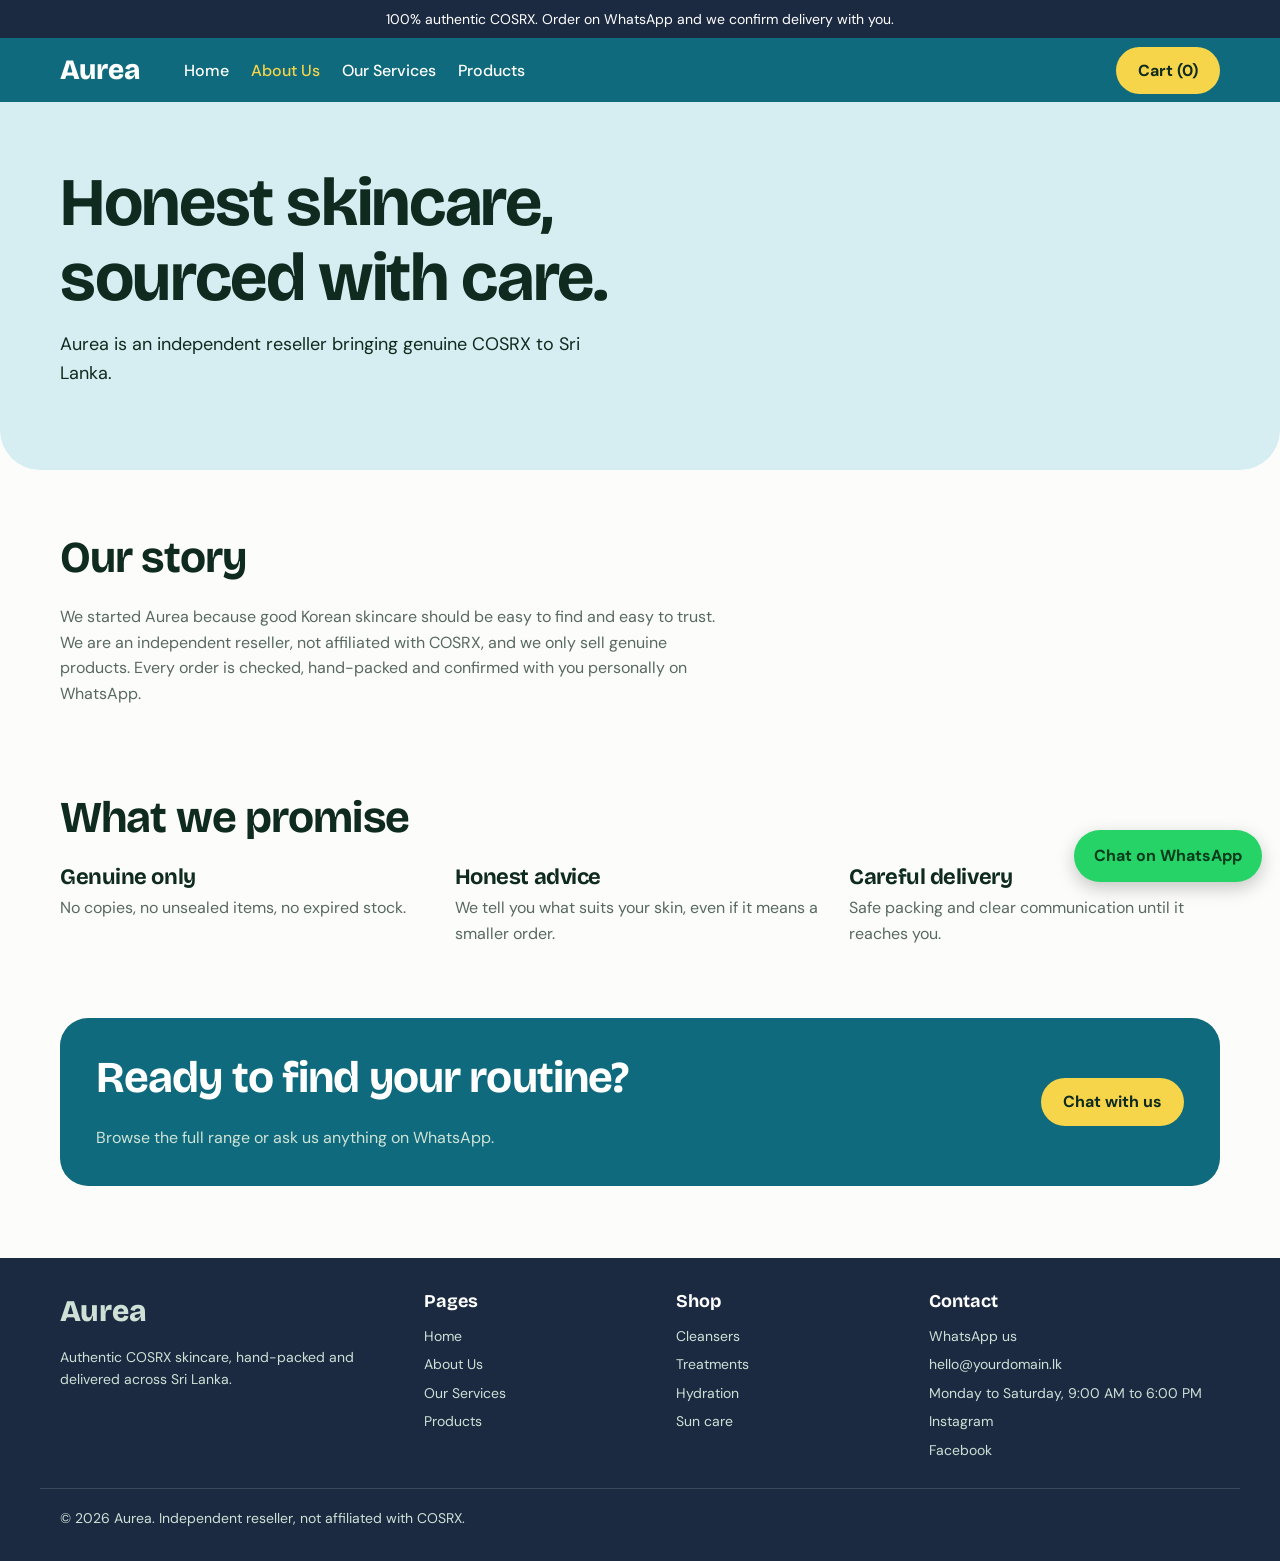
==== about.html @ 050f9576 "Add files via upload" ====
<!DOCTYPE html><html lang="en"><head><meta charset="utf-8"><meta name="viewport" content="width=device-width, initial-scale=1, viewport-fit=cover"><link rel="stylesheet" href="https://fonts.googleapis.com/css2?family=Bricolage+Grotesque:wght@500;700;800&family=DM+Sans:wght@400;500;700&display=swap"><link rel="stylesheet" href="style.css"><script>document.documentElement.className="js"</script><title>About Us | Aurea</title><meta name="description" content="Aurea is an independent reseller of genuine COSRX skincare in Sri Lanka."><meta property="og:title" content="About Us | Aurea"></head><body data-t="about"><div class="bar">100% authentic COSRX. Order on WhatsApp and we confirm delivery with you.</div>
<header><div class="w"><a class="logo" href="index.html">Aurea</a><nav class="nv"><a href="index.html">Home</a><a href="about.html" class="on">About Us</a><a href="services.html">Our Services</a><a href="products.html">Products</a></nav><span style="flex:1"></span><a class="btn pop" href="products.html#cart">Cart (<span data-cc>0</span>)</a></div></header>
<div class="hero"><div class="w"><h1>Honest skincare, sourced with care.</h1><p>Aurea is an independent reseller bringing genuine COSRX to Sri Lanka.</p></div></div><div class="w"><section class="more rv"><h2>Our story</h2><p style="max-width:680px;color:var(--mute)">We started Aurea because good Korean skincare should be easy to find and easy to trust. We are an independent reseller, not affiliated with COSRX, and we only sell genuine products. Every order is checked, hand-packed and confirmed with you personally on WhatsApp.</p></section><section class="more rv"><h2>What we promise</h2><div class="why"><div><h3>Genuine only</h3><p>No copies, no unsealed items, no expired stock.</p></div><div><h3>Honest advice</h3><p>We tell you what suits your skin, even if it means a smaller order.</p></div><div><h3>Careful delivery</h3><p>Safe packing and clear communication until it reaches you.</p></div></div></section><section class="more rv"><div class="cta"><div><h2>Ready to find your routine?</h2><p>Browse the full range or ask us anything on WhatsApp.</p></div><a class="btn pop" data-wa="Hello Aurea, I would like some advice." target="_blank" rel="noopener">Chat with us</a></div></section></div>
<footer><div class="w fg"><div><a class="logo" href="index.html">Aurea</a><p style="color:#cfe0d6">Authentic COSRX skincare, hand-packed and delivered across Sri Lanka.</p></div><div><h4>Pages</h4><a href="index.html">Home</a><a href="about.html">About Us</a><a href="services.html">Our Services</a><a href="products.html">Products</a></div><div><h4>Shop</h4><a href="products.html?c=Cleanse">Cleansers</a><a href="products.html?c=Treat">Treatments</a><a href="products.html?c=Hydrate">Hydration</a><a href="products.html?c=Protect">Sun care</a></div><div><h4>Contact</h4><a data-wa="Hello Aurea!" target="_blank" rel="noopener">WhatsApp us</a><a data-k="email">email</a><span data-k="hours"></span><a data-k="ig" target="_blank" rel="noopener">Instagram</a><a data-k="fb" target="_blank" rel="noopener">Facebook</a></div></div><div class="w fb"><span>&copy; 2026 Aurea. Independent reseller, not affiliated with COSRX.</span></div></footer><a class="fw" data-wa="Hello Aurea, I need help choosing a product." target="_blank" rel="noopener">Chat on WhatsApp</a><nav class="bn"><a href="index.html">Home</a><a href="products.html">Products</a><a href="products.html#cart">Cart</a></nav><script src="site.js"></script></body></html>
---- style.css ----
:root{--bg:#FCFDFB;--ink:#0F2A1E;--mute:#58695F;--g:#18543A;--mint:#D4EFDF;--pop:#F6D54A;--line:#E1E9E3;--r:16px;box-sizing:border-box}
*{box-sizing:border-box}html{scroll-behavior:smooth}
body{margin:0;background:var(--bg);color:var(--ink);font:400 16px/1.6 "DM Sans",system-ui,sans-serif;padding-top:env(safe-area-inset-top,0)}
h1,h2,h3{font-family:"Bricolage Grotesque",system-ui,sans-serif;margin:0;line-height:1.1;letter-spacing:-.02em}
button,input,select{font:inherit;color:inherit}button{cursor:pointer}
:focus-visible{outline:3px solid var(--g);outline-offset:2px}
.w{max-width:1200px;margin:0 auto;padding:0 20px}
.bar{background:var(--g);color:#fff;text-align:center;font-size:14px;padding:8px 12px}
header{position:sticky;top:0;z-index:20;background:rgba(252,253,251,.92);backdrop-filter:blur(10px);border-bottom:1px solid var(--line)}
header .w{display:flex;align-items:center;gap:16px;height:64px}
.logo{font:800 28px "Bricolage Grotesque";text-decoration:none;color:var(--g)}
.srch{flex:1;max-width:460px;margin-left:auto;border:1.5px solid var(--line);border-radius:999px;padding:9px 18px;background:#fff}
.btn{background:var(--g);color:#fff;border:0;border-radius:999px;padding:11px 22px;font-weight:700;text-decoration:none;display:inline-block}
.btn:hover{background:var(--ink)}.btn.pop{background:var(--pop);color:var(--ink)}.btn:disabled{background:#cfd8d2;color:#6b7a71;cursor:not-allowed}
.btn.o{background:none;color:var(--ink);border:1.5px solid var(--ink)}
.hero{background:var(--mint);border-radius:0 0 40px 40px;padding:44px 0 40px}
.hero h1{font-size:clamp(38px,6vw,68px);max-width:680px}
.hero p{max-width:520px;color:#32503f;font-size:18px;margin:14px 0 22px}
.pick{display:flex;gap:10px;flex-wrap:wrap;align-items:center}.pick b{margin-right:4px}
.ch{border:1.5px solid var(--ink);background:#fff;border-radius:999px;padding:8px 16px;font-weight:500}
.ch:hover,.ch.on{background:var(--ink);color:#fff}
.shop{display:grid;grid-template-columns:250px 1fr;gap:36px;padding:40px 20px 20px;align-items:start}
.sb{position:sticky;top:84px;background:#fff;border:1px solid var(--line);border-radius:var(--r);padding:20px}
.sb h3{font-size:17px;margin:20px 0 10px}.sb h3:first-of-type{margin-top:0}
.sb label{display:flex;gap:10px;align-items:center;padding:4px 0;cursor:pointer}.sb label span{margin-left:auto;color:var(--mute);font-size:13px}
.sb input[type=range]{width:100%;accent-color:var(--g)}.sb input[type=checkbox],.sb input[type=radio]{accent-color:var(--g);width:17px;height:17px}
.tb{display:flex;gap:12px;align-items:center;flex-wrap:wrap;margin-bottom:22px}.tb p{margin:0;color:var(--mute);margin-right:auto}
.tb select{border:1.5px solid var(--line);border-radius:999px;padding:9px 16px;background:#fff}
.fbtn{display:none}
.grid{display:grid;grid-template-columns:repeat(auto-fill,minmax(220px,1fr));gap:22px}
.card{background:#fff;border:1px solid var(--line);border-radius:var(--r);overflow:hidden;display:flex;flex-direction:column}
.tile{position:relative;aspect-ratio:1/1;display:flex;align-items:flex-end;justify-content:center;padding-bottom:16%;border:0;width:100%}
.c-Cleanse{background:#D9EAF5}.c-Treat{background:#FBE0DA}.c-Hydrate{background:#D4EFDF}.c-Protect{background:#FBF0B8}
.badge{position:absolute;top:12px;left:12px;background:#fff;border-radius:999px;font-size:12px;font-weight:700;padding:3px 10px}
.badge.low{background:var(--pop)}.badge.out{background:var(--ink);color:#fff}
.cb{padding:14px 16px 16px;display:flex;flex-direction:column;gap:6px;flex:1}
.cb h3{font-size:19px;line-height:1.2}.cb small{color:var(--mute)}
.cb .row{display:flex;align-items:center;justify-content:space-between;margin-top:auto;padding-top:8px}.pr{font:700 19px "Bricolage Grotesque"}
.add{background:var(--ink);color:#fff;border:0;border-radius:999px;width:38px;height:38px;font-size:22px;line-height:1}.add:disabled{background:#cfd8d2}
.sk{display:flex;gap:6px;flex-wrap:wrap}.sk i{font-style:normal;font-size:12px;background:#EEF4F0;border-radius:6px;padding:2px 8px}
.pk{position:relative;display:flex;align-items:center;justify-content:center;color:var(--g);font-size:11px;font-weight:700;box-shadow:inset -6px 0 12px rgba(0,0,0,.07)}
.pk i{font-style:normal;writing-mode:vertical-rl;transform:rotate(180deg);letter-spacing:.04em}
.bottle{width:64px;height:170px;border-radius:12px;background:#fff}.bottle:before,.drop:before{content:"";position:absolute;top:-24px;left:20px;width:24px;height:26px;background:var(--g);border-radius:4px 4px 0 0}
.tube{width:70px;height:150px;border-radius:6px 6px 26px 26px;background:#fff}
.jar{width:108px;height:80px;border-radius:12px;background:#fff;border-top:16px solid var(--g)}
.drop{width:58px;height:130px;border-radius:8px 8px 16px 16px;background:#fff}.drop:before{left:17px;top:-34px;height:36px;border-radius:10px 10px 2px 2px}
.empty{padding:40px;text-align:center;color:var(--mute);border:1.5px dashed var(--line);border-radius:var(--r)}
section.more{padding:64px 0 8px}section.more h2{font-size:clamp(30px,4vw,44px);margin-bottom:22px}
.steps{display:grid;grid-template-columns:repeat(auto-fit,minmax(220px,1fr));gap:16px}
.st{border-radius:var(--r);padding:22px;border:0;text-align:left;width:100%}.st h3{font-size:24px;margin-bottom:6px}.st p{margin:0;font-size:15px}
details{border-bottom:1px solid var(--line);padding:14px 0}summary{cursor:pointer;font-weight:700;list-style:none;display:flex;justify-content:space-between}summary::after{content:"+";color:var(--mute)}details[open]>summary::after{content:"\2212"}
details p,details ul{margin:10px 0 0;color:var(--mute)}details ul{padding-left:20px}
footer{margin-top:64px;background:var(--ink);color:#cfe0d6;padding:32px 0;font-size:14px}footer .w{display:flex;justify-content:space-between;gap:12px;flex-wrap:wrap}
dialog{border:0;border-radius:24px;padding:0;width:min(880px,94vw);max-height:92vh;overflow:auto;color:var(--ink)}dialog::backdrop{background:rgba(15,42,30,.55)}
.dg{display:grid;grid-template-columns:1fr 1fr}.dg .tile{aspect-ratio:auto;min-height:340px;height:100%;padding-bottom:0;align-items:center}.dg .tile .pk{transform:scale(1.5)}
.di{padding:28px}.di h2{font-size:30px;margin:6px 0 4px}.di .pr{font-size:26px}.x{position:absolute;right:14px;top:14px;background:#fff;border:0;border-radius:50%;width:38px;height:38px;font-size:20px;z-index:2}
.fa{display:grid;grid-template-columns:auto 1fr;gap:4px 16px;margin:16px 0;font-size:15px}.fa dt{color:var(--mute)}.fa dd{margin:0;font-weight:500}
.qty{display:inline-flex;align-items:center;border:1.5px solid var(--line);border-radius:999px;margin-right:10px}.qty button{background:none;border:0;width:36px;height:40px;font-size:18px}.qty span{min-width:22px;text-align:center}
.ov{position:fixed;inset:0;background:rgba(15,42,30,.5);z-index:30;display:none}.ov.on{display:block}
.dr{position:fixed;top:0;right:0;bottom:0;width:min(420px,100%);background:#fff;z-index:31;transform:translateX(105%);transition:transform .25s;display:flex;flex-direction:column;padding:20px;padding-top:calc(20px + env(safe-area-inset-top,0))}.dr.on{transform:none}
.dr h2{font-size:26px;margin-bottom:12px}.dl{flex:1;overflow:auto}
.li{display:grid;grid-template-columns:1fr auto;gap:2px 12px;padding:12px 0;border-bottom:1px solid var(--line);font-size:15px}.li .qty{grid-column:1}
.dr input{width:100%;border:1.5px solid var(--line);border-radius:12px;padding:10px 14px;margin-top:8px}
.tot{display:flex;justify-content:space-between;font:700 20px "Bricolage Grotesque";margin:12px 0}
@media(max-width:900px){.shop{grid-template-columns:1fr;padding-top:24px}.fbtn{display:inline-block}
.sb{position:fixed;left:0;top:0;bottom:0;width:min(320px,88%);z-index:31;border-radius:0;transform:translateX(-105%);transition:transform .25s;overflow:auto}.sb.on{transform:none}
.dg{grid-template-columns:1fr}.dg .tile{min-height:240px}.srch{display:none}header .w{justify-content:space-between}.logo{margin-right:auto}}
@media(prefers-reduced-motion:reduce){*{transition:none!important;scroll-behavior:auto!important}}

.nv{display:flex;gap:22px;margin-left:28px}.nv a{text-decoration:none;font-weight:500}.nv a:hover{color:var(--g)}
a.ch{text-decoration:none;color:var(--ink)}a.ch:hover{color:#fff}.btns{display:flex;gap:12px;flex-wrap:wrap}
.hero{padding:64px 0 56px}.hero p{margin-bottom:26px}.btn.w2{background:#fff;color:var(--ink)}
.cats{display:grid;grid-template-columns:repeat(auto-fit,minmax(240px,1fr));gap:18px}
.cc{border-radius:var(--r);padding:26px 24px;text-decoration:none;color:var(--ink);min-height:170px;display:flex;flex-direction:column;justify-content:flex-end}
.cc:hover{box-shadow:0 0 0 2px var(--ink) inset}.cc h3{font-size:26px}.cc p{margin:4px 0 0;font-size:15px}
.why{display:grid;grid-template-columns:repeat(auto-fit,minmax(240px,1fr));gap:24px}.why h3{font-size:22px;margin-bottom:6px}.why p{margin:0;color:var(--mute)}
.ol{counter-reset:s;display:grid;grid-template-columns:repeat(auto-fit,minmax(210px,1fr));gap:18px;padding:0;list-style:none;margin:0}
.ol li{counter-increment:s;background:#fff;border:1px solid var(--line);border-radius:var(--r);padding:20px}
.ol li:before{content:counter(s);display:grid;place-items:center;width:34px;height:34px;border-radius:50%;background:var(--g);color:#fff;font-weight:700;margin-bottom:10px}
.ol h3{font-size:20px;margin-bottom:4px}.ol p{margin:0;color:var(--mute);font-size:15px}
.cta{background:var(--g);color:#fff;border-radius:28px;padding:36px;display:flex;gap:20px;align-items:center;justify-content:space-between;flex-wrap:wrap}
.cta h2{font-size:clamp(26px,3.5vw,38px);margin:0}.cta p{margin:6px 0 0;color:#cfe3d7}
.fw{position:fixed;right:18px;bottom:calc(18px + env(safe-area-inset-bottom,0px));z-index:25;background:#25D366;color:#073b1c;font-weight:700;text-decoration:none;border-radius:999px;padding:13px 20px;box-shadow:0 6px 18px rgba(0,0,0,.22)}
@media(max-width:600px){.nv{gap:14px;margin-left:12px}}
/* page themes: each page gets its own accent, hero tint and footer colour */
body{--ft:#14213D}
body[data-t=products]{--g:#B3365F;--mint:#FBDDE7;--ft:#3A1030}
body[data-t=about]{--g:#0E6A7C;--mint:#D6EEF2;--ft:#1B2A41}
body[data-t=services]{--g:#B45309;--mint:#FCE6C9;--ft:#2B1A0B}
header{background:var(--g);border:0;backdrop-filter:none;color:#fff}.logo{color:#fff}.nv a{color:#fff}.nv a:hover,.nv a.on{color:var(--pop)}
.bar{background:var(--ft)}footer{background:var(--ft)}.hero p{color:var(--ink)}
footer .fg{display:grid;grid-template-columns:1.5fr 1fr 1fr 1.3fr;gap:28px;padding-bottom:24px}
footer .fg h4{color:#fff;margin:0 0 10px;font:700 18px "Bricolage Grotesque"}footer .fg a,footer .fg span{display:block;color:#cfe0d6;text-decoration:none;padding:3px 0}
footer .fg a:hover{color:var(--pop)}footer .fb{border-top:1px solid rgba(255,255,255,.15);padding-top:18px}footer .logo{font-size:30px}
.bn{display:none}
/* animation: one hero entrance, scroll reveals, a ticker, hovers */
@keyframes up{from{opacity:0;transform:translateY(26px)}to{opacity:1;transform:none}}
@keyframes tick{to{transform:translateX(-50%)}}
@keyframes pulse{0%{box-shadow:0 0 0 0 rgba(37,211,102,.55)}100%{box-shadow:0 0 0 18px rgba(37,211,102,0)}}
.hero h1,.hero p,.hero .btns,.hero .pick{animation:up .7s both}.hero p{animation-delay:.12s}.hero .btns,.hero .pick{animation-delay:.24s}
.js .rv{opacity:0;transform:translateY(24px);transition:opacity .7s,transform .7s}.js .rv.in{opacity:1;transform:none}
.tk{overflow:hidden;background:var(--g);color:#fff;padding:16px 0;margin-top:56px}
.tk div{display:flex;gap:56px;width:max-content;animation:tick 30s linear infinite;font:700 24px "Bricolage Grotesque"}
.cc,.card{transition:transform .2s,box-shadow .2s}.cc:hover{transform:translateY(-6px)}.card:hover{transform:translateY(-4px);box-shadow:0 12px 26px rgba(0,0,0,.09)}
.card{animation:up .5s both}.fw{animation:pulse 2.2s infinite}
@media(max-width:700px){.nv{display:none}footer .fg{grid-template-columns:1fr 1fr}body{padding-bottom:58px}
.bn{display:grid;grid-template-columns:repeat(3,1fr);position:fixed;bottom:0;left:0;right:0;z-index:24;background:#fff;border-top:1px solid var(--line);padding-bottom:env(safe-area-inset-bottom,0px)}
.bn a{text-align:center;padding:14px 0;text-decoration:none;font-weight:700;font-size:14px}.fw{bottom:calc(72px + env(safe-area-inset-bottom,0px))}}
@media(prefers-reduced-motion:reduce){*{animation:none!important}.js .rv{opacity:1;transform:none}}
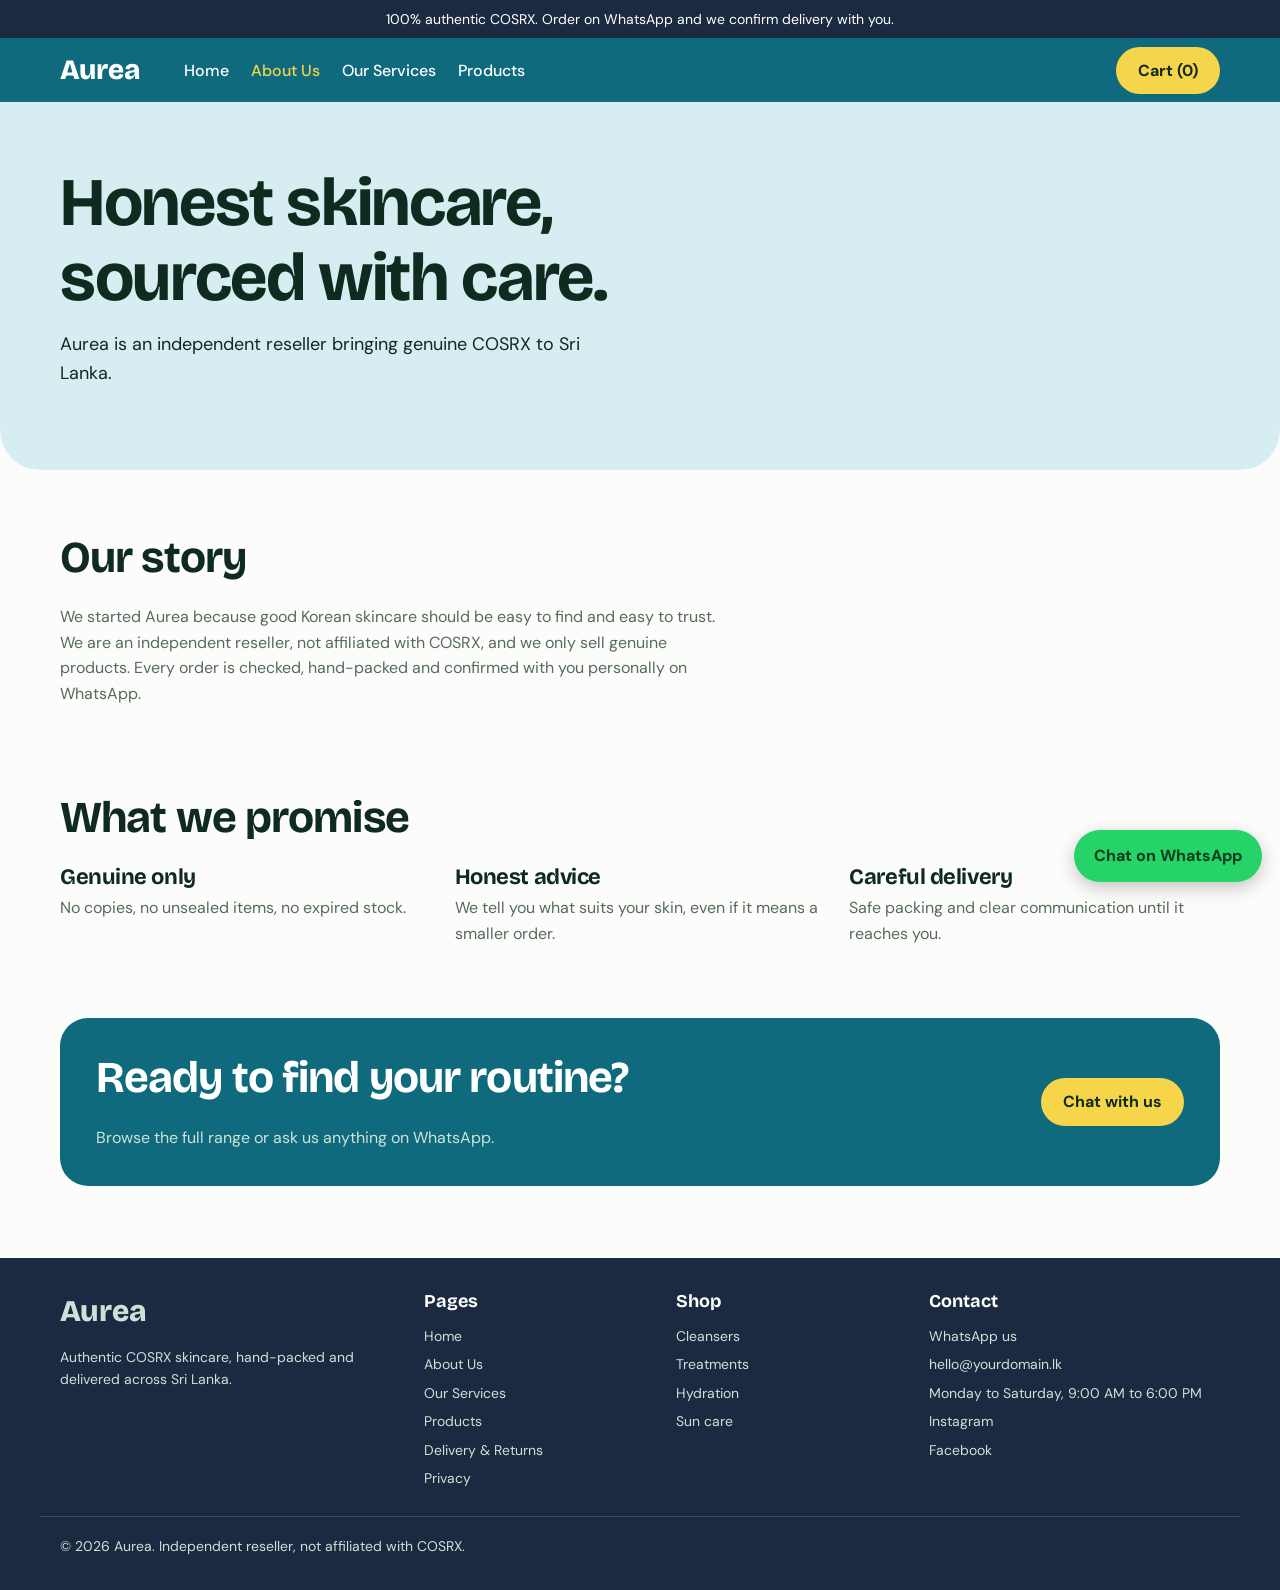
==== commit 434d636f: "Add files via upload" ====
--- a/about.html
+++ b/about.html
@@ -1,4 +1,4 @@
-<!DOCTYPE html><html lang="en"><head><meta charset="utf-8"><meta name="viewport" content="width=device-width, initial-scale=1, viewport-fit=cover"><link rel="stylesheet" href="https://fonts.googleapis.com/css2?family=Bricolage+Grotesque:wght@500;700;800&family=DM+Sans:wght@400;500;700&display=swap"><link rel="stylesheet" href="style.css"><script>document.documentElement.className="js"</script><title>About Us | Aurea</title><meta name="description" content="Aurea is an independent reseller of genuine COSRX skincare in Sri Lanka."><meta property="og:title" content="About Us | Aurea"></head><body data-t="about"><div class="bar">100% authentic COSRX. Order on WhatsApp and we confirm delivery with you.</div>
+<!DOCTYPE html><html lang="en"><head><meta charset="utf-8"><meta name="viewport" content="width=device-width, initial-scale=1, viewport-fit=cover"><link rel="stylesheet" href="https://fonts.googleapis.com/css2?family=Bricolage+Grotesque:wght@500;700;800&family=DM+Sans:wght@400;500;700&display=swap"><link rel="stylesheet" href="style.css"><script>document.documentElement.className="js"</script><title>About Us | Aurea</title><meta name="description" content="Aurea is an independent reseller of genuine COSRX skincare in Sri Lanka."><meta property="og:title" content="About Us | Aurea"><link rel="icon" href="favicon.svg" type="image/svg+xml"><link rel="canonical" href="https://YOUR-SITE.example/about.html"><meta property="og:type" content="website"><meta property="og:site_name" content="Aurea"><meta property="og:image" content="https://YOUR-SITE.example/og.png"><meta name="twitter:card" content="summary_large_image"></head><body data-t="about"><div class="bar">100% authentic COSRX. Order on WhatsApp and we confirm delivery with you.</div>
 <header><div class="w"><a class="logo" href="index.html">Aurea</a><nav class="nv"><a href="index.html">Home</a><a href="about.html" class="on">About Us</a><a href="services.html">Our Services</a><a href="products.html">Products</a></nav><span style="flex:1"></span><a class="btn pop" href="products.html#cart">Cart (<span data-cc>0</span>)</a></div></header>
 <div class="hero"><div class="w"><h1>Honest skincare, sourced with care.</h1><p>Aurea is an independent reseller bringing genuine COSRX to Sri Lanka.</p></div></div><div class="w"><section class="more rv"><h2>Our story</h2><p style="max-width:680px;color:var(--mute)">We started Aurea because good Korean skincare should be easy to find and easy to trust. We are an independent reseller, not affiliated with COSRX, and we only sell genuine products. Every order is checked, hand-packed and confirmed with you personally on WhatsApp.</p></section><section class="more rv"><h2>What we promise</h2><div class="why"><div><h3>Genuine only</h3><p>No copies, no unsealed items, no expired stock.</p></div><div><h3>Honest advice</h3><p>We tell you what suits your skin, even if it means a smaller order.</p></div><div><h3>Careful delivery</h3><p>Safe packing and clear communication until it reaches you.</p></div></div></section><section class="more rv"><div class="cta"><div><h2>Ready to find your routine?</h2><p>Browse the full range or ask us anything on WhatsApp.</p></div><a class="btn pop" data-wa="Hello Aurea, I would like some advice." target="_blank" rel="noopener">Chat with us</a></div></section></div>
-<footer><div class="w fg"><div><a class="logo" href="index.html">Aurea</a><p style="color:#cfe0d6">Authentic COSRX skincare, hand-packed and delivered across Sri Lanka.</p></div><div><h4>Pages</h4><a href="index.html">Home</a><a href="about.html">About Us</a><a href="services.html">Our Services</a><a href="products.html">Products</a></div><div><h4>Shop</h4><a href="products.html?c=Cleanse">Cleansers</a><a href="products.html?c=Treat">Treatments</a><a href="products.html?c=Hydrate">Hydration</a><a href="products.html?c=Protect">Sun care</a></div><div><h4>Contact</h4><a data-wa="Hello Aurea!" target="_blank" rel="noopener">WhatsApp us</a><a data-k="email">email</a><span data-k="hours"></span><a data-k="ig" target="_blank" rel="noopener">Instagram</a><a data-k="fb" target="_blank" rel="noopener">Facebook</a></div></div><div class="w fb"><span>&copy; 2026 Aurea. Independent reseller, not affiliated with COSRX.</span></div></footer><a class="fw" data-wa="Hello Aurea, I need help choosing a product." target="_blank" rel="noopener">Chat on WhatsApp</a><nav class="bn"><a href="index.html">Home</a><a href="products.html">Products</a><a href="products.html#cart">Cart</a></nav><script src="site.js"></script></body></html>+<footer><div class="w fg"><div><a class="logo" href="index.html">Aurea</a><p style="color:#cfe0d6">Authentic COSRX skincare, hand-packed and delivered across Sri Lanka.</p></div><div><h4>Pages</h4><a href="index.html">Home</a><a href="about.html">About Us</a><a href="services.html">Our Services</a><a href="products.html">Products</a><a href="policy.html">Delivery &amp; Returns</a><a href="privacy.html">Privacy</a></div><div><h4>Shop</h4><a href="products.html?c=Cleanse">Cleansers</a><a href="products.html?c=Treat">Treatments</a><a href="products.html?c=Hydrate">Hydration</a><a href="products.html?c=Protect">Sun care</a></div><div><h4>Contact</h4><a data-wa="Hello Aurea!" target="_blank" rel="noopener">WhatsApp us</a><a data-k="email">email</a><span data-k="hours"></span><a data-k="ig" target="_blank" rel="noopener">Instagram</a><a data-k="fb" target="_blank" rel="noopener">Facebook</a></div></div><div class="w fb"><span>&copy; 2026 Aurea. Independent reseller, not affiliated with COSRX.</span></div></footer><a class="fw" data-wa="Hello Aurea, I need help choosing a product." target="_blank" rel="noopener">Chat on WhatsApp</a><nav class="bn"><a href="index.html">Home</a><a href="products.html">Products</a><a href="products.html#cart">Cart</a></nav><script src="site.js"></script></body></html>
--- a/style.css
+++ b/style.css
@@ -107,4 +107,8 @@
 @media(max-width:700px){.nv{display:none}footer .fg{grid-template-columns:1fr 1fr}body{padding-bottom:58px}
 .bn{display:grid;grid-template-columns:repeat(3,1fr);position:fixed;bottom:0;left:0;right:0;z-index:24;background:#fff;border-top:1px solid var(--line);padding-bottom:env(safe-area-inset-bottom,0px)}
 .bn a{text-align:center;padding:14px 0;text-decoration:none;font-weight:700;font-size:14px}.fw{bottom:calc(72px + env(safe-area-inset-bottom,0px))}}
-@media(prefers-reduced-motion:reduce){*{animation:none!important}.js .rv{opacity:1;transform:none}}+@media(prefers-reduced-motion:reduce){*{animation:none!important}.js .rv{opacity:1;transform:none}}
+body[data-t=legal]{--g:#475569;--mint:#E8ECF1;--ft:#1E293B}
+.tile{text-decoration:none}.tile img{position:absolute;inset:0;width:100%;height:100%;object-fit:contain;background:#fff;padding:8%}.badge{z-index:1}
+.cb h3 a{color:inherit;text-decoration:none}.cb h3 a:hover{text-decoration:underline}
+.leg{max-width:760px}.leg h2{font-size:26px;margin:30px 0 8px}.leg p,.leg li{color:var(--mute)}.crumb{font-size:14px;color:var(--mute)}.crumb a{color:var(--g)}
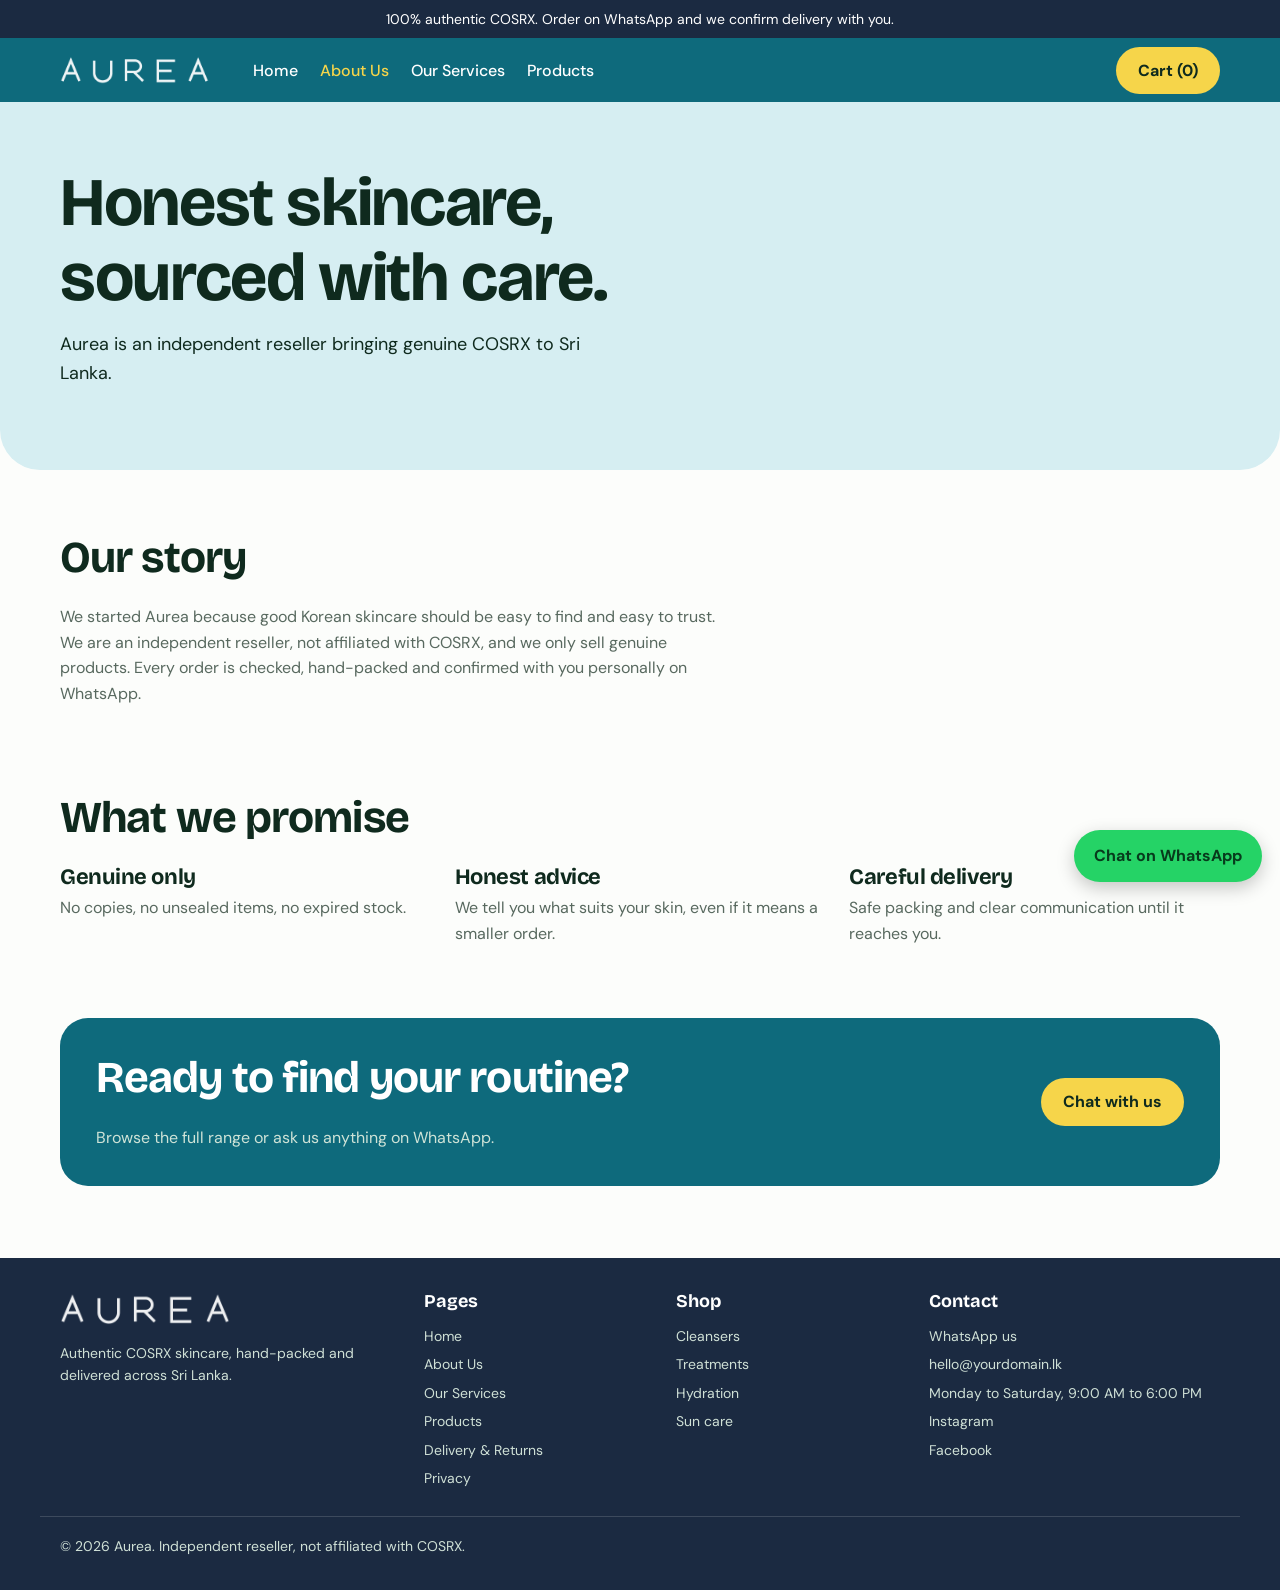
==== commit 1cf23503: "Add files via upload" ====
--- a/about.html
+++ b/about.html
@@ -1,4 +1,4 @@
 <!DOCTYPE html><html lang="en"><head><meta charset="utf-8"><meta name="viewport" content="width=device-width, initial-scale=1, viewport-fit=cover"><link rel="stylesheet" href="https://fonts.googleapis.com/css2?family=Bricolage+Grotesque:wght@500;700;800&family=DM+Sans:wght@400;500;700&display=swap"><link rel="stylesheet" href="style.css"><script>document.documentElement.className="js"</script><title>About Us | Aurea</title><meta name="description" content="Aurea is an independent reseller of genuine COSRX skincare in Sri Lanka."><meta property="og:title" content="About Us | Aurea"><link rel="icon" href="favicon.svg" type="image/svg+xml"><link rel="canonical" href="https://YOUR-SITE.example/about.html"><meta property="og:type" content="website"><meta property="og:site_name" content="Aurea"><meta property="og:image" content="https://YOUR-SITE.example/og.png"><meta name="twitter:card" content="summary_large_image"></head><body data-t="about"><div class="bar">100% authentic COSRX. Order on WhatsApp and we confirm delivery with you.</div>
-<header><div class="w"><a class="logo" href="index.html">Aurea</a><nav class="nv"><a href="index.html">Home</a><a href="about.html" class="on">About Us</a><a href="services.html">Our Services</a><a href="products.html">Products</a></nav><span style="flex:1"></span><a class="btn pop" href="products.html#cart">Cart (<span data-cc>0</span>)</a></div></header>
+<header><div class="w"><a class="logo" href="index.html"><img src="logo-white.png" alt="Aurea" width="148" height="28"></a><nav class="nv"><a href="index.html">Home</a><a href="about.html" class="on">About Us</a><a href="services.html">Our Services</a><a href="products.html">Products</a></nav><span style="flex:1"></span><a class="btn pop" href="products.html#cart">Cart (<span data-cc>0</span>)</a></div></header>
 <div class="hero"><div class="w"><h1>Honest skincare, sourced with care.</h1><p>Aurea is an independent reseller bringing genuine COSRX to Sri Lanka.</p></div></div><div class="w"><section class="more rv"><h2>Our story</h2><p style="max-width:680px;color:var(--mute)">We started Aurea because good Korean skincare should be easy to find and easy to trust. We are an independent reseller, not affiliated with COSRX, and we only sell genuine products. Every order is checked, hand-packed and confirmed with you personally on WhatsApp.</p></section><section class="more rv"><h2>What we promise</h2><div class="why"><div><h3>Genuine only</h3><p>No copies, no unsealed items, no expired stock.</p></div><div><h3>Honest advice</h3><p>We tell you what suits your skin, even if it means a smaller order.</p></div><div><h3>Careful delivery</h3><p>Safe packing and clear communication until it reaches you.</p></div></div></section><section class="more rv"><div class="cta"><div><h2>Ready to find your routine?</h2><p>Browse the full range or ask us anything on WhatsApp.</p></div><a class="btn pop" data-wa="Hello Aurea, I would like some advice." target="_blank" rel="noopener">Chat with us</a></div></section></div>
-<footer><div class="w fg"><div><a class="logo" href="index.html">Aurea</a><p style="color:#cfe0d6">Authentic COSRX skincare, hand-packed and delivered across Sri Lanka.</p></div><div><h4>Pages</h4><a href="index.html">Home</a><a href="about.html">About Us</a><a href="services.html">Our Services</a><a href="products.html">Products</a><a href="policy.html">Delivery &amp; Returns</a><a href="privacy.html">Privacy</a></div><div><h4>Shop</h4><a href="products.html?c=Cleanse">Cleansers</a><a href="products.html?c=Treat">Treatments</a><a href="products.html?c=Hydrate">Hydration</a><a href="products.html?c=Protect">Sun care</a></div><div><h4>Contact</h4><a data-wa="Hello Aurea!" target="_blank" rel="noopener">WhatsApp us</a><a data-k="email">email</a><span data-k="hours"></span><a data-k="ig" target="_blank" rel="noopener">Instagram</a><a data-k="fb" target="_blank" rel="noopener">Facebook</a></div></div><div class="w fb"><span>&copy; 2026 Aurea. Independent reseller, not affiliated with COSRX.</span></div></footer><a class="fw" data-wa="Hello Aurea, I need help choosing a product." target="_blank" rel="noopener">Chat on WhatsApp</a><nav class="bn"><a href="index.html">Home</a><a href="products.html">Products</a><a href="products.html#cart">Cart</a></nav><script src="site.js"></script></body></html>+<footer><div class="w fg"><div><a class="logo" href="index.html"><img src="logo-white.png" alt="Aurea" width="148" height="28"></a><p style="color:#cfe0d6">Authentic COSRX skincare, hand-packed and delivered across Sri Lanka.</p></div><div><h4>Pages</h4><a href="index.html">Home</a><a href="about.html">About Us</a><a href="services.html">Our Services</a><a href="products.html">Products</a><a href="policy.html">Delivery &amp; Returns</a><a href="privacy.html">Privacy</a></div><div><h4>Shop</h4><a href="products.html?c=Cleanse">Cleansers</a><a href="products.html?c=Treat">Treatments</a><a href="products.html?c=Hydrate">Hydration</a><a href="products.html?c=Protect">Sun care</a></div><div><h4>Contact</h4><a data-wa="Hello Aurea!" target="_blank" rel="noopener">WhatsApp us</a><a data-k="email">email</a><span data-k="hours"></span><a data-k="ig" target="_blank" rel="noopener">Instagram</a><a data-k="fb" target="_blank" rel="noopener">Facebook</a></div></div><div class="w fb"><span>&copy; 2026 Aurea. Independent reseller, not affiliated with COSRX.</span></div></footer><a class="fw" data-wa="Hello Aurea, I need help choosing a product." target="_blank" rel="noopener">Chat on WhatsApp</a><nav class="bn"><a href="index.html">Home</a><a href="products.html">Products</a><a href="products.html#cart">Cart</a></nav><script src="site.js"></script></body></html>
--- a/style.css
+++ b/style.css
@@ -111,4 +111,11 @@
 body[data-t=legal]{--g:#475569;--mint:#E8ECF1;--ft:#1E293B}
 .tile{text-decoration:none}.tile img{position:absolute;inset:0;width:100%;height:100%;object-fit:contain;background:#fff;padding:8%}.badge{z-index:1}
 .cb h3 a{color:inherit;text-decoration:none}.cb h3 a:hover{text-decoration:underline}
-.leg{max-width:760px}.leg h2{font-size:26px;margin:30px 0 8px}.leg p,.leg li{color:var(--mute)}.crumb{font-size:14px;color:var(--mute)}.crumb a{color:var(--g)}+.leg{max-width:760px}.leg h2{font-size:26px;margin:30px 0 8px}.leg p,.leg li{color:var(--mute)}.crumb{font-size:14px;color:var(--mute)}.crumb a{color:var(--g)}.logo img{display:block;height:28px;width:auto}footer .logo img{height:32px}
+.tile img.mi{cursor:zoom-in}.tile .th{position:absolute;left:0;right:0;bottom:0;z-index:2;display:flex;gap:8px;justify-content:center;padding:10px;background:linear-gradient(transparent,rgba(255,255,255,.92) 40%);overflow-x:auto}
+.tile .th img{position:static;inset:auto;width:54px;height:54px;flex:none;padding:3px;border:2px solid var(--line);border-radius:10px;object-fit:cover;cursor:pointer;background:#fff}.tile .th img.on,.tile .th img:hover{border-color:var(--g)}.tile .th:has(img:only-child){display:none}
+.lb{position:fixed;inset:0;z-index:999;background:rgba(8,20,14,.94);display:flex;align-items:center;justify-content:center}.lb[hidden]{display:none}
+.lb>img{max-width:92vw;max-height:88vh;object-fit:contain;background:#fff;border-radius:8px}
+.lb button{position:absolute;border:0;background:rgba(255,255,255,.14);color:#fff;cursor:pointer;border-radius:50%;width:48px;height:48px;font-size:32px;line-height:1;display:flex;align-items:center;justify-content:center}.lb button:hover{background:rgba(255,255,255,.28)}
+.lx{top:max(14px,env(safe-area-inset-top));right:14px}.lp{left:12px;top:50%;margin-top:-24px}.ln{right:12px;top:50%;margin-top:-24px}.lb.one .lp,.lb.one .ln{display:none}
+.lc{position:absolute;bottom:max(16px,env(safe-area-inset-bottom));left:0;right:0;text-align:center;color:#fff;font-size:14px}
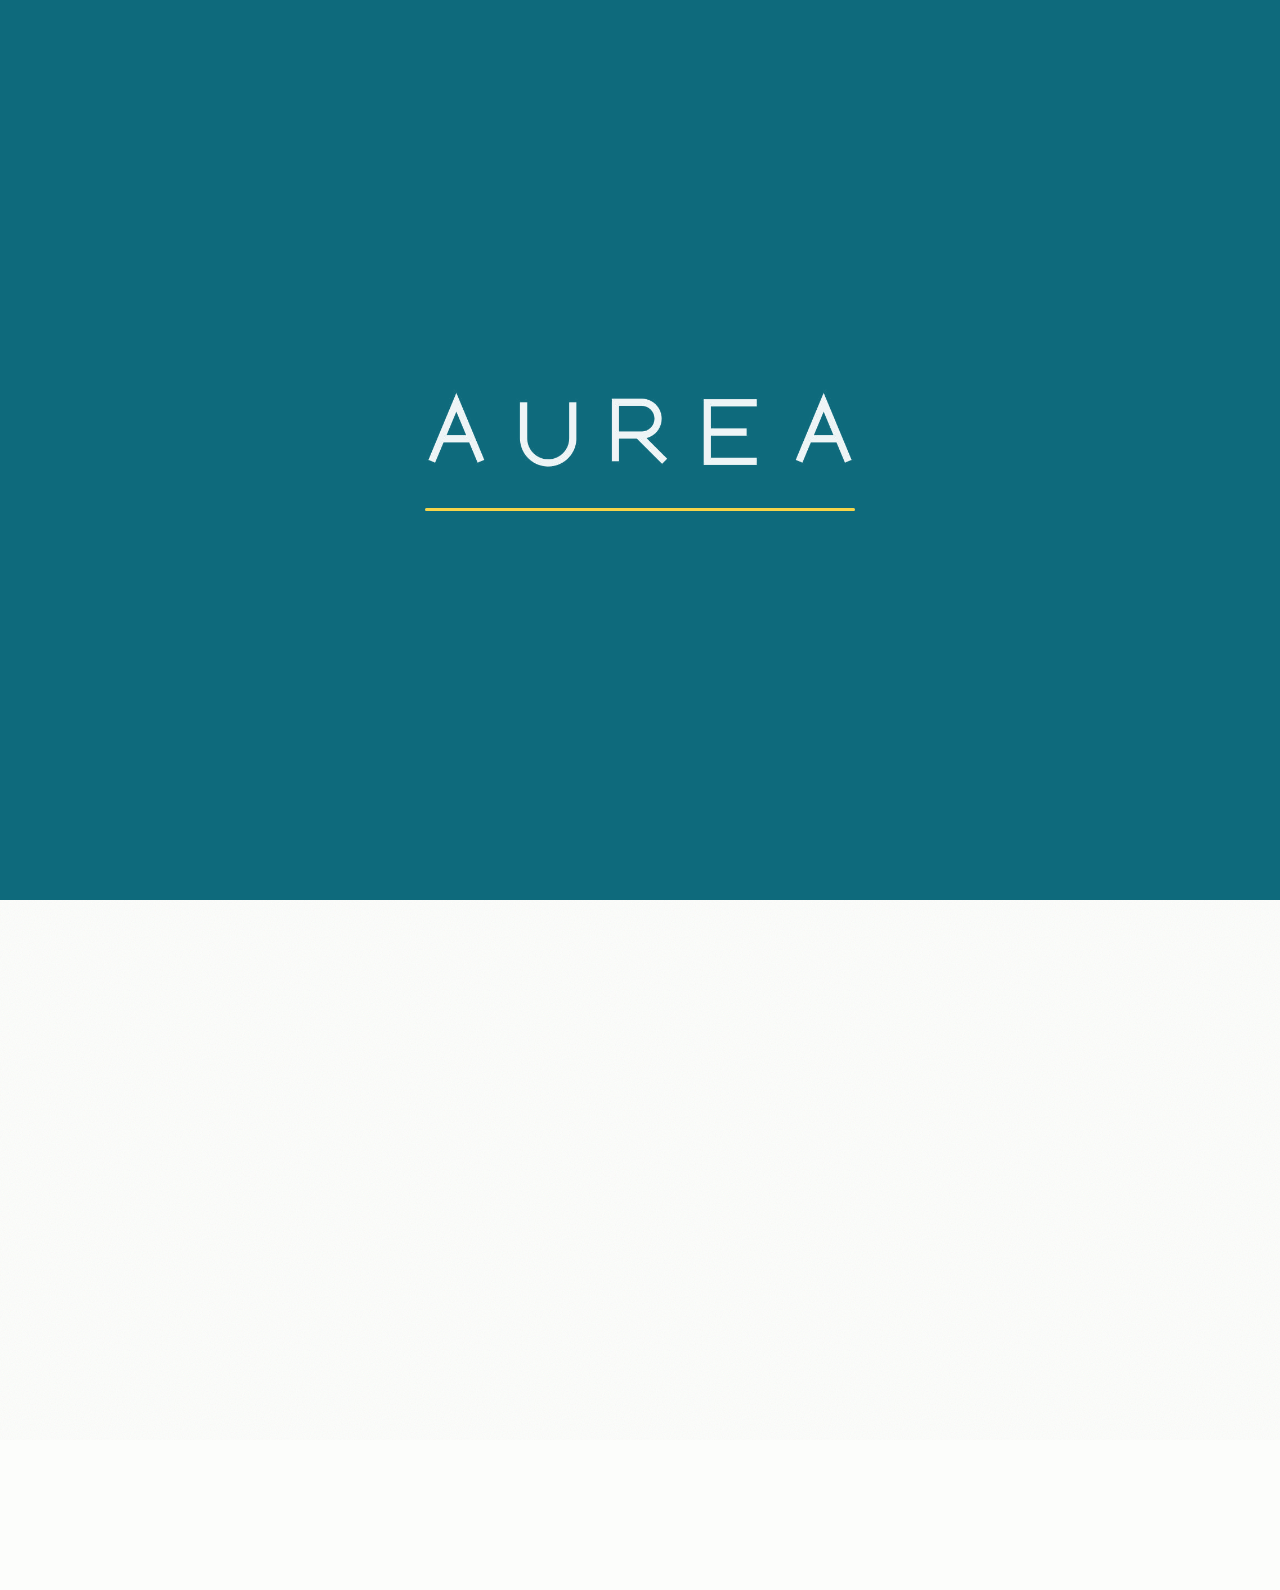
==== commit c42ef399: "Add files via upload" ====
--- a/about.html
+++ b/about.html
@@ -1,4 +1,4 @@
-<!DOCTYPE html><html lang="en"><head><meta charset="utf-8"><meta name="viewport" content="width=device-width, initial-scale=1, viewport-fit=cover"><link rel="stylesheet" href="https://fonts.googleapis.com/css2?family=Bricolage+Grotesque:wght@500;700;800&family=DM+Sans:wght@400;500;700&display=swap"><link rel="stylesheet" href="style.css"><script>document.documentElement.className="js"</script><title>About Us | Aurea</title><meta name="description" content="Aurea is an independent reseller of genuine COSRX skincare in Sri Lanka."><meta property="og:title" content="About Us | Aurea"><link rel="icon" href="favicon.svg" type="image/svg+xml"><link rel="canonical" href="https://YOUR-SITE.example/about.html"><meta property="og:type" content="website"><meta property="og:site_name" content="Aurea"><meta property="og:image" content="https://YOUR-SITE.example/og.png"><meta name="twitter:card" content="summary_large_image"></head><body data-t="about"><div class="bar">100% authentic COSRX. Order on WhatsApp and we confirm delivery with you.</div>
+<!DOCTYPE html><html lang="en"><head><meta charset="utf-8"><meta name="viewport" content="width=device-width, initial-scale=1, viewport-fit=cover"><link rel="stylesheet" href="https://fonts.googleapis.com/css2?family=Bricolage+Grotesque:wght@500;700;800&family=DM+Sans:wght@400;500;700&display=swap"><link rel="stylesheet" href="style.css"><script>document.documentElement.className="js"</script><title>About Us | Aurea</title><meta name="description" content="Aurea is an independent reseller of genuine COSRX skincare in Sri Lanka."><meta property="og:title" content="About Us | Aurea"><link rel="icon" href="favicon.ico" sizes="any"><link rel="icon" type="image/png" sizes="32x32" href="favicon-32.png"><link rel="icon" type="image/png" sizes="192x192" href="favicon-192.png"><link rel="apple-touch-icon" href="apple-touch-icon.png"><link rel="canonical" href="https://YOUR-SITE.example/about.html"><meta property="og:type" content="website"><meta property="og:site_name" content="Aurea"><meta property="og:image" content="https://YOUR-SITE.example/og.png"><meta name="twitter:card" content="summary_large_image"><link rel="stylesheet" href="fx.css"><script>try{if(!matchMedia("(prefers-reduced-motion:reduce)").matches){document.documentElement.classList.add("pre");setTimeout(function(){document.documentElement.classList.remove("pre")},4500)}}catch(e){}</script></head><body data-t="about"><div class="bar">100% authentic COSRX. Order on WhatsApp and we confirm delivery with you.</div>
 <header><div class="w"><a class="logo" href="index.html"><img src="logo-white.png" alt="Aurea" width="148" height="28"></a><nav class="nv"><a href="index.html">Home</a><a href="about.html" class="on">About Us</a><a href="services.html">Our Services</a><a href="products.html">Products</a></nav><span style="flex:1"></span><a class="btn pop" href="products.html#cart">Cart (<span data-cc>0</span>)</a></div></header>
 <div class="hero"><div class="w"><h1>Honest skincare, sourced with care.</h1><p>Aurea is an independent reseller bringing genuine COSRX to Sri Lanka.</p></div></div><div class="w"><section class="more rv"><h2>Our story</h2><p style="max-width:680px;color:var(--mute)">We started Aurea because good Korean skincare should be easy to find and easy to trust. We are an independent reseller, not affiliated with COSRX, and we only sell genuine products. Every order is checked, hand-packed and confirmed with you personally on WhatsApp.</p></section><section class="more rv"><h2>What we promise</h2><div class="why"><div><h3>Genuine only</h3><p>No copies, no unsealed items, no expired stock.</p></div><div><h3>Honest advice</h3><p>We tell you what suits your skin, even if it means a smaller order.</p></div><div><h3>Careful delivery</h3><p>Safe packing and clear communication until it reaches you.</p></div></div></section><section class="more rv"><div class="cta"><div><h2>Ready to find your routine?</h2><p>Browse the full range or ask us anything on WhatsApp.</p></div><a class="btn pop" data-wa="Hello Aurea, I would like some advice." target="_blank" rel="noopener">Chat with us</a></div></section></div>
-<footer><div class="w fg"><div><a class="logo" href="index.html"><img src="logo-white.png" alt="Aurea" width="148" height="28"></a><p style="color:#cfe0d6">Authentic COSRX skincare, hand-packed and delivered across Sri Lanka.</p></div><div><h4>Pages</h4><a href="index.html">Home</a><a href="about.html">About Us</a><a href="services.html">Our Services</a><a href="products.html">Products</a><a href="policy.html">Delivery &amp; Returns</a><a href="privacy.html">Privacy</a></div><div><h4>Shop</h4><a href="products.html?c=Cleanse">Cleansers</a><a href="products.html?c=Treat">Treatments</a><a href="products.html?c=Hydrate">Hydration</a><a href="products.html?c=Protect">Sun care</a></div><div><h4>Contact</h4><a data-wa="Hello Aurea!" target="_blank" rel="noopener">WhatsApp us</a><a data-k="email">email</a><span data-k="hours"></span><a data-k="ig" target="_blank" rel="noopener">Instagram</a><a data-k="fb" target="_blank" rel="noopener">Facebook</a></div></div><div class="w fb"><span>&copy; 2026 Aurea. Independent reseller, not affiliated with COSRX.</span></div></footer><a class="fw" data-wa="Hello Aurea, I need help choosing a product." target="_blank" rel="noopener">Chat on WhatsApp</a><nav class="bn"><a href="index.html">Home</a><a href="products.html">Products</a><a href="products.html#cart">Cart</a></nav><script src="site.js"></script></body></html>+<footer><div class="w fg"><div><a class="logo" href="index.html"><img src="logo-white.png" alt="Aurea" width="148" height="28"></a><p style="color:#cfe0d6">Authentic COSRX skincare, hand-packed and delivered across Sri Lanka.</p></div><div><h4>Pages</h4><a href="index.html">Home</a><a href="about.html">About Us</a><a href="services.html">Our Services</a><a href="products.html">Products</a><a href="policy.html">Delivery &amp; Returns</a><a href="privacy.html">Privacy</a></div><div><h4>Shop</h4><a href="products.html?c=Cleanse">Cleansers</a><a href="products.html?c=Treat">Treatments</a><a href="products.html?c=Hydrate">Hydration</a><a href="products.html?c=Protect">Sun care</a></div><div><h4>Contact</h4><a data-wa="Hello Aurea!" target="_blank" rel="noopener">WhatsApp us</a><a data-k="email">email</a><span data-k="hours"></span><a data-k="ig" target="_blank" rel="noopener">Instagram</a><a data-k="fb" target="_blank" rel="noopener">Facebook</a></div></div><div class="w fb"><span>&copy; 2026 Aurea. Independent reseller, not affiliated with COSRX.</span></div></footer><a class="fw" data-wa="Hello Aurea, I need help choosing a product." target="_blank" rel="noopener">Chat on WhatsApp</a><nav class="bn"><a href="index.html">Home</a><a href="products.html">Products</a><a href="products.html#cart">Cart</a></nav><script src="site.js"></script><script src="fx.js"></script></body></html>
--- a/style.css
+++ b/style.css
@@ -119,3 +119,14 @@
 .lb button{position:absolute;border:0;background:rgba(255,255,255,.14);color:#fff;cursor:pointer;border-radius:50%;width:48px;height:48px;font-size:32px;line-height:1;display:flex;align-items:center;justify-content:center}.lb button:hover{background:rgba(255,255,255,.28)}
 .lx{top:max(14px,env(safe-area-inset-top));right:14px}.lp{left:12px;top:50%;margin-top:-24px}.ln{right:12px;top:50%;margin-top:-24px}.lb.one .lp,.lb.one .ln{display:none}
 .lc{position:absolute;bottom:max(16px,env(safe-area-inset-bottom));left:0;right:0;text-align:center;color:#fff;font-size:14px}
+/* Home page: fixed photo background (stays still while the page scrolls) */
+html{background:var(--bg)}
+.bgfix{display:none}
+body[data-t=home]{background:transparent}
+body[data-t=home] .bgfix{display:block;position:fixed;inset:0;z-index:-1;background:#f6e7a8 url(home-bg.jpg) center/cover no-repeat}
+body[data-t=home] .hero{background:transparent;border-radius:0;min-height:78vh;display:flex;align-items:center;padding:48px 0}
+body[data-t=home] .hero .w{background:rgba(255,255,255,.84);-webkit-backdrop-filter:blur(8px);backdrop-filter:blur(8px);border-radius:28px;padding:34px 36px;max-width:720px;margin-left:max(20px,calc((100% - 1200px)/2 + 20px));margin-right:20px;box-shadow:0 10px 40px rgba(60,40,0,.12)}
+body[data-t=home] .tk{margin-top:0}
+body[data-t=home] .w>section.more{background:rgba(255,255,255,.88);-webkit-backdrop-filter:blur(8px);backdrop-filter:blur(8px);border-radius:28px;padding:34px 30px 30px;margin-top:26px;box-shadow:0 8px 30px rgba(60,40,0,.08)}
+body[data-t=home] .w>section.more:last-child{margin-bottom:34px}
+@media(max-width:700px){body[data-t=home] .hero{min-height:70vh;padding:28px 0}body[data-t=home] .hero .w{margin:0 14px;padding:26px 22px}body[data-t=home] .w>section.more{padding:26px 18px 22px;border-radius:22px}}
--- a/fx.css
+++ b/fx.css
@@ -0,0 +1,82 @@
+/* AUREA motion layer. Loaded after style.css. Remove the fx.css/fx.js links to switch it all off. */
+html.pre body>*:not(.pl):not(.pt){visibility:hidden}
+html.fx.fine,html.fx.fine *{cursor:none!important}
+html.fx.fine input,html.fx.fine textarea{cursor:text!important}
+
+/* ---------- preloader + page wipe ---------- */
+.pl,.pt{position:fixed;inset:0;z-index:100000;background:var(--g);display:flex;align-items:center;justify-content:center;flex-direction:column;gap:38px;clip-path:inset(0 0 0 0);will-change:clip-path}
+.pt{clip-path:inset(100% 0 0 0);transition:clip-path .55s cubic-bezier(.7,0,.2,1);pointer-events:none}
+.pt.on{clip-path:inset(0 0 0 0);pointer-events:all}
+.pl.out{clip-path:inset(0 0 100% 0);transition:clip-path .85s cubic-bezier(.76,0,.24,1)}
+.pl img{width:min(62vw,430px);height:auto;clip-path:inset(0 100% 0 0);transform:scale(1.12);transition:clip-path 1s cubic-bezier(.7,0,.2,1),transform 1.4s cubic-bezier(.2,.8,.2,1)}
+.pl.run img{clip-path:inset(0 0 0 0);transform:none}
+.pl .lnb{width:min(62vw,430px);height:3px;background:rgba(255,255,255,.18);border-radius:3px;overflow:hidden}
+.pl .lnb i{display:block;height:100%;width:100%;background:var(--pop);transform:scaleX(0);transform-origin:left;transition:transform 1.15s cubic-bezier(.6,0,.2,1)}
+.pl.run .lnb i{transform:scaleX(1)}
+.pl.q img,.pl.q .lnb{display:none}
+
+/* ---------- scroll bar, grain ---------- */
+.scp{position:fixed;top:0;left:0;right:0;height:4px;z-index:99990;background:var(--pop);transform:scaleX(0);transform-origin:left;pointer-events:none}
+html.fx body::after{content:"";position:fixed;inset:-60%;z-index:99980;pointer-events:none;opacity:.07;mix-blend-mode:multiply;background:url("data:image/svg+xml;utf8,<svg xmlns='http://www.w3.org/2000/svg' width='180' height='180'><filter id='n'><feTurbulence type='fractalNoise' baseFrequency='.85' numOctaves='2' stitchTiles='stitch'/></filter><rect width='100%' height='100%' filter='url(%23n)'/></svg>");animation:gr .9s steps(6) infinite}
+@keyframes gr{0%{transform:translate(0,0)}17%{transform:translate(-4%,3%)}33%{transform:translate(3%,-5%)}50%{transform:translate(-6%,-2%)}67%{transform:translate(5%,4%)}83%{transform:translate(-2%,6%)}100%{transform:translate(0,0)}}
+
+/* ---------- header hides on scroll down ---------- */
+html.fx header{transition:transform .45s cubic-bezier(.2,.8,.2,1)}
+html.fx header.hd{transform:translateY(-110%)}
+
+/* ---------- cursor ---------- */
+.cur,.cud{position:fixed;left:0;top:0;z-index:100001;pointer-events:none;opacity:0;transition:opacity .25s}
+.cur.on,.cud.on{opacity:1}
+.cur{width:38px;height:38px;margin:-19px 0 0 -19px;border-radius:50%;border:1.5px solid #fff;mix-blend-mode:difference;display:flex;align-items:center;justify-content:center;font:700 12px/1 "DM Sans",sans-serif;color:#fff;transition:width .3s cubic-bezier(.2,.8,.2,1),height .3s cubic-bezier(.2,.8,.2,1),margin .3s cubic-bezier(.2,.8,.2,1),background .3s,opacity .25s}
+.cud{width:7px;height:7px;margin:-3.5px 0 0 -3.5px;border-radius:50%;background:#fff;mix-blend-mode:difference}
+.cur.h{width:70px;height:70px;margin:-35px 0 0 -35px;background:#fff}
+.cur.v{width:84px;height:84px;margin:-42px 0 0 -42px;background:var(--pop);border-color:var(--pop);mix-blend-mode:normal;color:var(--ink)}
+.cur.d{width:26px;height:26px;margin:-13px 0 0 -13px}
+
+/* ---------- headline word reveal ---------- */
+.sp .wd{display:inline-block;overflow:hidden;vertical-align:top;padding:0 .04em .14em;margin:0 -.04em -.14em}
+.sp .wd>span{display:inline-block;transform:translateY(118%) rotate(7deg);transform-origin:0 100%;transition:transform 1s cubic-bezier(.16,.9,.2,1)}
+.sp.in .wd>span{transform:none}
+
+/* ---------- section reveals ---------- */
+.js .rv{opacity:0;transform:translateY(80px) scale(.965);filter:blur(10px);transition:opacity .9s,transform 1.1s cubic-bezier(.16,.9,.2,1),filter .9s}
+.js .rv.in{opacity:1;transform:none;filter:none}
+@keyframes pop{from{opacity:0;transform:translateY(54px) scale(.86) rotate(-3deg)}to{opacity:1;transform:none}}
+.js .rv:not(.in) :is(.cc,.why>div,.ol li,.ch,.cta>*,details){opacity:0}
+.rv.in :is(.cc,.why>div,.ol li,.ch,.cta>*,details){animation:pop .95s var(--d,0s) cubic-bezier(.2,.9,.2,1.15) backwards}
+
+/* hero entrance after the preloader wipe */
+html.fx .hero p,html.fx .hero .btns,html.fx .hero .pick{animation:none;opacity:0;transform:translateY(34px);transition:opacity .9s,transform 1s cubic-bezier(.16,.9,.2,1)}
+html.fx.go .hero p{opacity:1;transform:none;transition-delay:.55s}
+html.fx.go .hero .btns,html.fx.go .hero .pick{opacity:1;transform:none;transition-delay:.75s}
+html.fx .hero .w{opacity:0;transition:opacity .7s}
+html.fx.go .hero .w,html.fx:not(.pre) .hero .w.t{opacity:1}
+
+/* ---------- 3D tilt + glare ---------- */
+html.fx .cc,html.fx .card,html.fx .ol li,html.fx .hero .w{transform:perspective(900px) rotateX(var(--rx,0deg)) rotateY(var(--ry,0deg));transition:transform .25s ease-out,box-shadow .3s;position:relative}
+html.fx .cc:hover,html.fx .card:hover{transform:perspective(900px) translateY(-8px) rotateX(var(--rx,0deg)) rotateY(var(--ry,0deg))}
+html.fx .cc{overflow:hidden}
+html.fx .cc::after,html.fx .card::after,html.fx .ol li::after{content:"";position:absolute;inset:0;pointer-events:none;border-radius:inherit;opacity:0;transition:opacity .3s;background:radial-gradient(420px circle at var(--mx,50%) var(--my,50%),rgba(255,255,255,.55),transparent 55%)}
+html.fx .cc:hover::after,html.fx .card:hover::after,html.fx .ol li:hover::after{opacity:1}
+html.fx .card img{transition:transform .9s cubic-bezier(.16,.9,.2,1)}
+html.fx .card:hover img{transform:scale(1.09) rotate(-1.5deg)}
+
+/* ---------- buttons ---------- */
+html.fx .btn{position:relative;overflow:hidden;translate:var(--tx,0) var(--ty,0);transition:translate .35s cubic-bezier(.2,.8,.2,1),background .2s,color .2s}
+html.fx .ch,html.fx .nv a{translate:var(--tx,0) var(--ty,0);transition:translate .35s cubic-bezier(.2,.8,.2,1),background .2s,color .2s,border-color .2s}
+html.fx .btn::before{content:"";position:absolute;top:0;left:-70%;width:45%;height:100%;background:linear-gradient(100deg,transparent,rgba(255,255,255,.5),transparent);transform:skewX(-20deg);transition:left .7s}
+html.fx .btn:hover::before{left:130%}
+.rp{position:absolute;border-radius:50%;background:rgba(255,255,255,.55);transform:scale(0);animation:rp .7s ease-out forwards;pointer-events:none}
+@keyframes rp{to{transform:scale(1);opacity:0}}
+.bump{animation:bump .6s cubic-bezier(.2,.9,.2,1.4)}
+@keyframes bump{0%{transform:scale(1)}30%{transform:scale(1.3) rotate(-4deg)}100%{transform:scale(1)}}
+.fly{position:fixed;z-index:100002;pointer-events:none;border-radius:50%;background:#fff center/contain no-repeat;box-shadow:0 10px 30px rgba(0,0,0,.35);border:3px solid var(--pop)}
+
+/* ---------- home: marquee, background layers ---------- */
+html.fx .tk{will-change:transform}
+html.fx .tk div{animation:none;will-change:transform}
+.gel{position:fixed;inset:0;z-index:-1;pointer-events:none;width:100%;height:100%}
+body[data-t=home] .bgfix{transform:translate3d(var(--bx,0px),var(--by,0px),0) scale(var(--bs,1.06));will-change:transform}
+
+@media(max-width:700px){html.fx body::after{opacity:.05}.cur,.cud{display:none}}
+@media(prefers-reduced-motion:reduce){.pl,.pt,.scp,.cur,.cud,.gel{display:none!important}}
